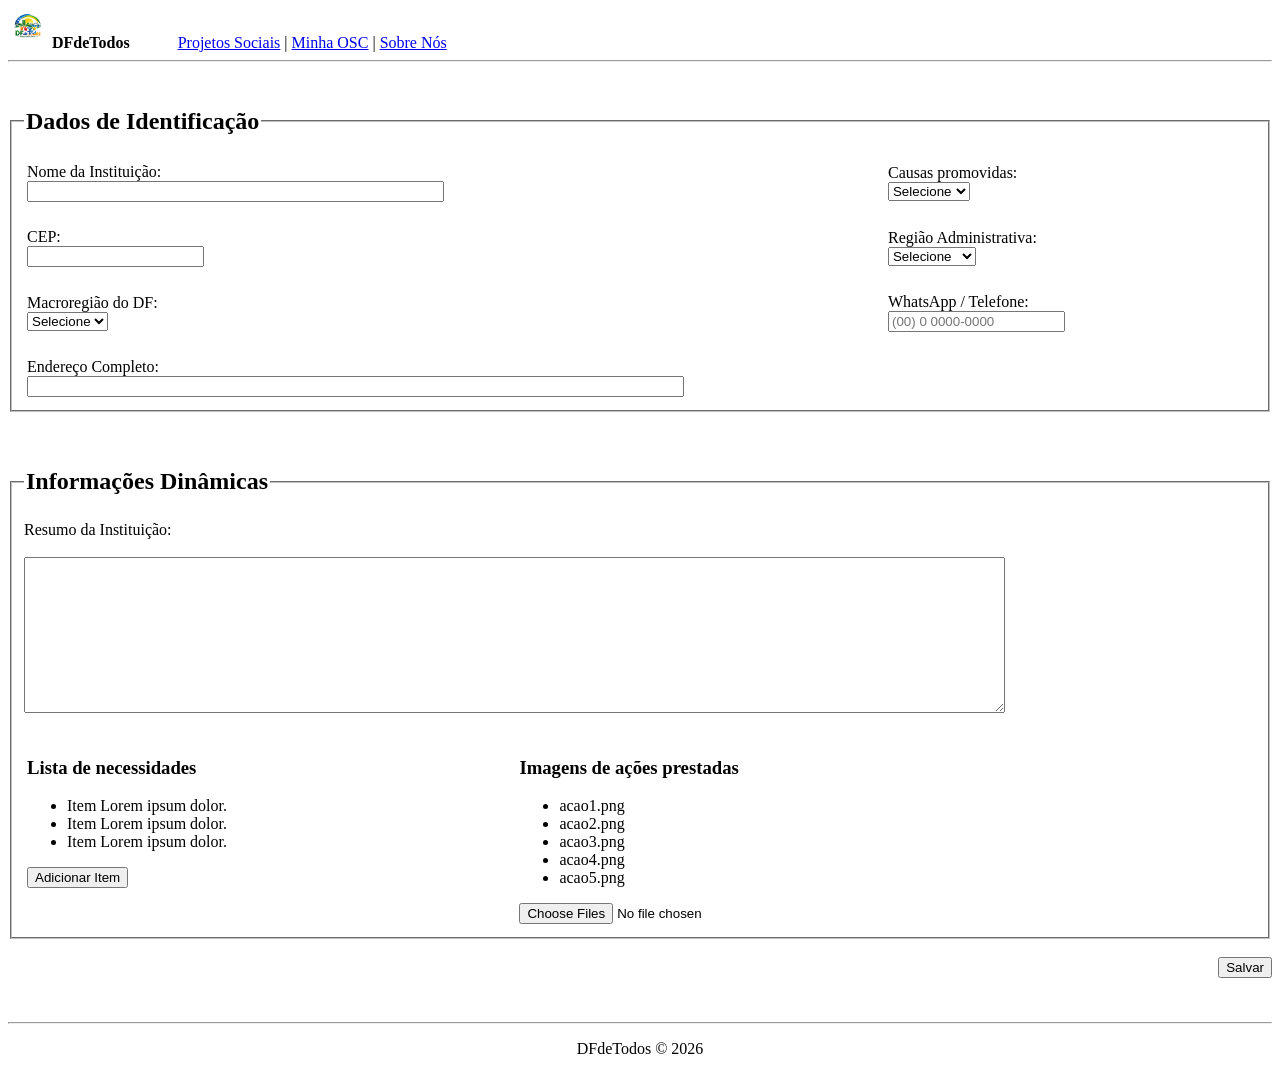
==== cadastro-osc.html @ 8eb3bd27 "Novo update" ====
<!DOCTYPE html>
<html lang="pt-BR">
<head>
    <meta charset="UTF-8">
    <title>Minha OSC - DFdeTodos</title>
</head>
<body>

    <header>

        <img src="img/Logo DFdeTodos.png" alt="Logo DFdeTodos" width="40">

        <strong>DFdeTodos</strong>

        &nbsp;&nbsp;&nbsp;&nbsp;&nbsp;&nbsp;&nbsp;&nbsp;&nbsp;&nbsp;

        <a href="projetos.html">Projetos Sociais</a> |
        <a href="perfil.html">Minha OSC</a> |
        <a href="sobre.html">Sobre Nós</a>

        <hr>

    </header>

    <br>

    <form>

        <!-- DADOS DE IDENTIFICAÇÃO -->

        <fieldset>

            <legend>
                <h2>Dados de Identificação</h2>
            </legend>

            <table width="100%">

                <tr>

                    <td>
                        <label>Nome da Instituição:</label>
                        <br>
                        <input type="text" size="50">
                    </td>

                    <td>
                        <label>Causas promovidas:</label>
                        <br>
                        <select>
                            <option>Selecione</option>
                            <option>Educação</option>
                            <option>Saúde</option>
                            <option>Esporte</option>
                            <option>Cultura</option>
                        </select>
                    </td>

                </tr>

                <tr>
                    <td colspan="2">
                        <br>
                    </td>
                </tr>

                <tr>

                    <td>
                        <label>CEP:</label>
                        <br>
                        <input type="text">
                    </td>

                    <td>
                        <label>Região Administrativa:</label>
                        <br>
                        <select>
                            <option>Selecione</option>
                            <option>Brasília</option>
                            <option>Ceilândia</option>
                            <option>Taguatinga</option>
                        </select>
                    </td>

                </tr>

                <tr>
                    <td colspan="2">
                        <br>
                    </td>
                </tr>

                <tr>

                    <td>
                        <label>Macroregião do DF:</label>
                        <br>
                        <select>
                            <option>Selecione</option>
                        </select>
                    </td>

                    <td>
                        <label>WhatsApp / Telefone:</label>
                        <br>
                        <input type="text" placeholder="(00) 0 0000-0000">
                    </td>

                </tr>

                <tr>
                    <td colspan="2">
                        <br>
                    </td>
                </tr>

                <tr>

                    <td colspan="2">

                        <label>Endereço Completo:</label>
                        <br>

                        <input type="text" size="80">

                    </td>

                </tr>

            </table>

        </fieldset>

        <br><br>

        <!-- INFORMAÇÕES DINÂMICAS -->

        <fieldset>

            <legend>
                <h2>Informações Dinâmicas</h2>
            </legend>

            <label>Resumo da Instituição:</label>

            <br><br>

            <textarea rows="10" cols="120"></textarea>

            <br><br>

            <table width="100%">

                <tr>

                    <!-- NECESSIDADES -->

                    <td width="40%" valign="top">

                        <h3>Lista de necessidades</h3>

                        <ul>
                            <li>Item Lorem ipsum dolor.</li>
                            <li>Item Lorem ipsum dolor.</li>
                            <li>Item Lorem ipsum dolor.</li>
                        </ul>

                        <button type="button">
                            Adicionar Item
                        </button>

                    </td>

                    <!-- IMAGENS -->

                    <td width="60%" valign="top">

                        <h3>Imagens de ações prestadas</h3>

                        <ul>
                            <li>acao1.png</li>
                            <li>acao2.png</li>
                            <li>acao3.png</li>
                            <li>acao4.png</li>
                            <li>acao5.png</li>
                        </ul>

                        <input type="file" multiple>

                    </td>

                </tr>

            </table>

        </fieldset>

        <br>

        <div align="right">

            <button type="submit">
                Salvar
            </button>

        </div>

    </form>

    <br><br>

    <footer>

        <hr>

        <p align="center">
            DFdeTodos © 2026
        </p>

    </footer>

</body>
</html>
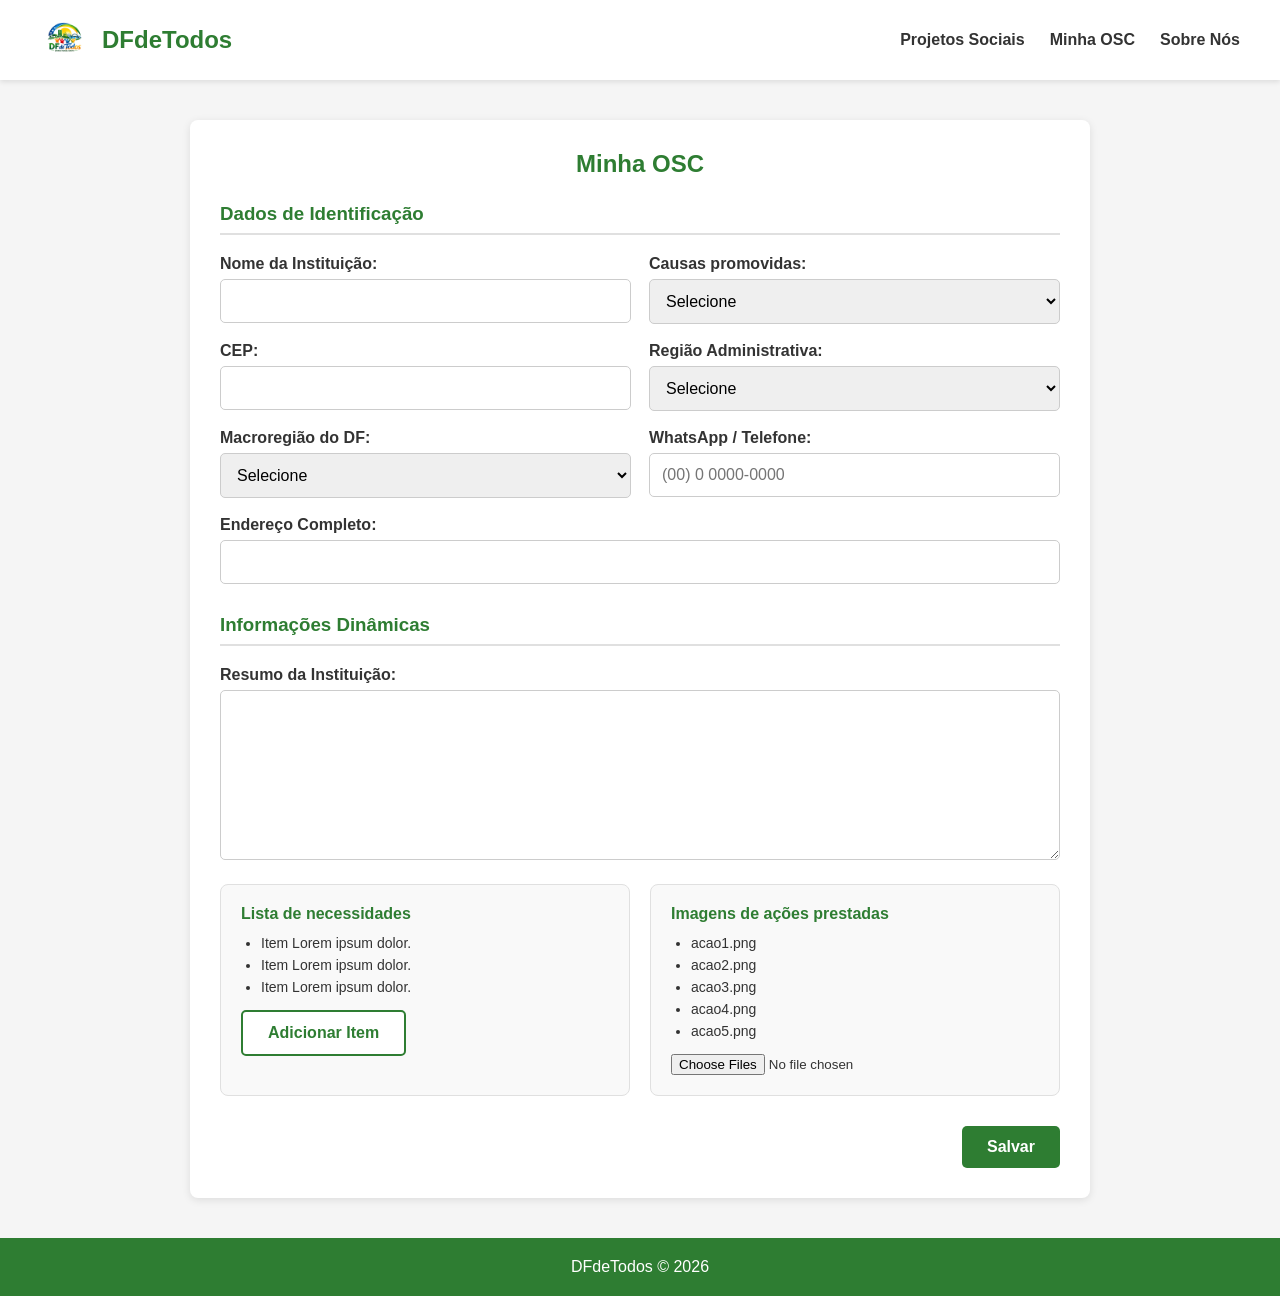
==== commit 95ee1490: "Paginas com CSS e layout responsivo" ====
--- a/cadastro-osc.html
+++ b/cadastro-osc.html
@@ -1,52 +1,47 @@
 <!DOCTYPE html>
-<html lang="pt-BR">
+<html lang="pt-br">
+
 <head>
     <meta charset="UTF-8">
+    <meta name="viewport" content="width=device-width, initial-scale=1.0">
     <title>Minha OSC - DFdeTodos</title>
+    <link rel="stylesheet" href="css/cadastro-osc.css">
 </head>
+
 <body>
 
     <header>
+        <button class="menu-btn" onclick="document.querySelector('nav').classList.toggle('aberto')">☰</button>
 
-        <img src="img/Logo DFdeTodos.png" alt="Logo DFdeTodos" width="40">
+        <h2 class="titulo">DFdeTodos</h2>
 
-        <strong>DFdeTodos</strong>
+        <img class="logo-img" src="img/Logo DFdeTodos.png" alt="DFdeTodos">
 
-        &nbsp;&nbsp;&nbsp;&nbsp;&nbsp;&nbsp;&nbsp;&nbsp;&nbsp;&nbsp;
-
-        <a href="projetos.html">Projetos Sociais</a> |
-        <a href="perfil.html">Minha OSC</a> |
-        <a href="sobre.html">Sobre Nós</a>
-
-        <hr>
-
+        <nav>
+            <a href="projetos.html">Projetos Sociais</a>
+            <a href="perfil.html">Minha OSC</a>
+            <a href="sobre.html">Sobre Nós</a>
+        </nav>
     </header>
 
-    <br>
+    <main>
 
-    <form>
+        <form class="osc-box">
 
-        <!-- DADOS DE IDENTIFICAÇÃO -->
+            <h2>Minha OSC</h2>
 
-        <fieldset>
+            <section>
+                <h3>Dados de Identificação</h3>
 
-            <legend>
-                <h2>Dados de Identificação</h2>
-            </legend>
+                <div class="grid">
 
-            <table width="100%">
+                    <div class="campo">
+                        <label>Nome da Instituição:</label>
+                        <input type="text">
+                    </div>
 
-                <tr>
-
-                    <td>
-                        <label>Nome da Instituição:</label>
-                        <br>
-                        <input type="text" size="50">
-                    </td>
-
-                    <td>
+                    <div class="campo">
                         <label>Causas promovidas:</label>
-                        <br>
                         <select>
                             <option>Selecione</option>
                             <option>Educação</option>
@@ -54,130 +49,65 @@
                             <option>Esporte</option>
                             <option>Cultura</option>
                         </select>
-                    </td>
+                    </div>
 
-                </tr>
+                    <div class="campo">
+                        <label>CEP:</label>
+                        <input type="text">
+                    </div>
 
-                <tr>
-                    <td colspan="2">
-                        <br>
-                    </td>
-                </tr>
-
-                <tr>
-
-                    <td>
-                        <label>CEP:</label>
-                        <br>
-                        <input type="text">
-                    </td>
-
-                    <td>
+                    <div class="campo">
                         <label>Região Administrativa:</label>
-                        <br>
                         <select>
                             <option>Selecione</option>
                             <option>Brasília</option>
                             <option>Ceilândia</option>
                             <option>Taguatinga</option>
                         </select>
-                    </td>
+                    </div>
 
-                </tr>
-
-                <tr>
-                    <td colspan="2">
-                        <br>
-                    </td>
-                </tr>
-
-                <tr>
-
-                    <td>
+                    <div class="campo">
                         <label>Macroregião do DF:</label>
-                        <br>
                         <select>
                             <option>Selecione</option>
                         </select>
-                    </td>
+                    </div>
 
-                    <td>
+                    <div class="campo">
                         <label>WhatsApp / Telefone:</label>
-                        <br>
                         <input type="text" placeholder="(00) 0 0000-0000">
-                    </td>
+                    </div>
 
-                </tr>
+                    <div class="campo full">
+                        <label>Endereço Completo:</label>
+                        <input type="text">
+                    </div>
 
-                <tr>
-                    <td colspan="2">
-                        <br>
-                    </td>
-                </tr>
+                </div>
+            </section>
 
-                <tr>
+            <section>
+                <h3>Informações Dinâmicas</h3>
 
-                    <td colspan="2">
+                <div class="campo">
+                    <label>Resumo da Instituição:</label>
+                    <textarea rows="8"></textarea>
+                </div>
 
-                        <label>Endereço Completo:</label>
-                        <br>
+                <div class="dinamicas">
 
-                        <input type="text" size="80">
-
-                    </td>
-
-                </tr>
-
-            </table>
-
-        </fieldset>
-
-        <br><br>
-
-        <!-- INFORMAÇÕES DINÂMICAS -->
-
-        <fieldset>
-
-            <legend>
-                <h2>Informações Dinâmicas</h2>
-            </legend>
-
-            <label>Resumo da Instituição:</label>
-
-            <br><br>
-
-            <textarea rows="10" cols="120"></textarea>
-
-            <br><br>
-
-            <table width="100%">
-
-                <tr>
-
-                    <!-- NECESSIDADES -->
-
-                    <td width="40%" valign="top">
-
-                        <h3>Lista de necessidades</h3>
-
+                    <div class="bloco">
+                        <h4>Lista de necessidades</h4>
                         <ul>
                             <li>Item Lorem ipsum dolor.</li>
                             <li>Item Lorem ipsum dolor.</li>
                             <li>Item Lorem ipsum dolor.</li>
                         </ul>
+                        <button type="button" class="secundario">Adicionar Item</button>
+                    </div>
 
-                        <button type="button">
-                            Adicionar Item
-                        </button>
-
-                    </td>
-
-                    <!-- IMAGENS -->
-
-                    <td width="60%" valign="top">
-
-                        <h3>Imagens de ações prestadas</h3>
-
+                    <div class="bloco">
+                        <h4>Imagens de ações prestadas</h4>
                         <ul>
                             <li>acao1.png</li>
                             <li>acao2.png</li>
@@ -185,40 +115,24 @@
                             <li>acao4.png</li>
                             <li>acao5.png</li>
                         </ul>
+                        <input type="file" multiple>
+                    </div>
 
-                        <input type="file" multiple>
+                </div>
+            </section>
 
-                    </td>
+            <div class="acoes">
+                <button type="submit">Salvar</button>
+            </div>
 
-                </tr>
+        </form>
 
-            </table>
-
-        </fieldset>
-
-        <br>
-
-        <div align="right">
-
-            <button type="submit">
-                Salvar
-            </button>
-
-        </div>
-
-    </form>
-
-    <br><br>
+    </main>
 
     <footer>
-
-        <hr>
-
-        <p align="center">
-            DFdeTodos © 2026
-        </p>
-
+        <p>DFdeTodos © 2026</p>
     </footer>
 
 </body>
-</html>+
+</html>
--- a/css/cadastro-osc.css
+++ b/css/cadastro-osc.css
@@ -0,0 +1,254 @@
+* {
+    margin: 0;
+    padding: 0;
+    box-sizing: border-box;
+}
+
+body {
+    font-family: Arial, Helvetica, sans-serif;
+    background-color: #f5f5f5;
+    color: #333;
+    min-height: 100vh;
+    display: flex;
+    flex-direction: column;
+}
+
+/* Header */
+header {
+    display: flex;
+    align-items: center;
+    gap: 12px;
+    background-color: #ffffff;
+    padding: 15px 40px;
+    box-shadow: 0 2px 5px rgba(0, 0, 0, 0.1);
+}
+
+.menu-btn {
+    display: none;
+    background: none;
+    border: none;
+    font-size: 26px;
+    cursor: pointer;
+    color: #2e7d32;
+}
+
+.logo-img {
+    height: 50px;
+    order: 1;
+}
+
+.titulo {
+    color: #2e7d32;
+    order: 2;
+}
+
+nav {
+    display: flex;
+    gap: 25px;
+    order: 3;
+    margin-left: auto;
+}
+
+nav a {
+    text-decoration: none;
+    color: #333;
+    font-weight: bold;
+}
+
+nav a:hover {
+    color: #2e7d32;
+}
+
+/* Box */
+main {
+    display: flex;
+    justify-content: center;
+    flex: 1;
+    padding: 40px 20px;
+}
+
+.osc-box {
+    background-color: #ffffff;
+    border-radius: 8px;
+    box-shadow: 0 2px 8px rgba(0, 0, 0, 0.1);
+    width: 100%;
+    max-width: 900px;
+    padding: 30px;
+}
+
+.osc-box > h2 {
+    text-align: center;
+    color: #2e7d32;
+    margin-bottom: 25px;
+}
+
+section {
+    margin-bottom: 30px;
+}
+
+section h3 {
+    color: #2e7d32;
+    border-bottom: 2px solid #e0e0e0;
+    padding-bottom: 8px;
+    margin-bottom: 20px;
+}
+
+.grid {
+    display: grid;
+    grid-template-columns: repeat(2, 1fr);
+    gap: 18px;
+}
+
+.campo {
+    margin-bottom: 18px;
+}
+
+.campo.full {
+    grid-column: 1 / -1;
+    margin-bottom: 0;
+}
+
+.grid .campo {
+    margin-bottom: 0;
+}
+
+.campo label {
+    display: block;
+    font-weight: bold;
+    margin-bottom: 6px;
+}
+
+.campo input,
+.campo select,
+.campo textarea {
+    width: 100%;
+    padding: 12px;
+    border: 1px solid #ccc;
+    border-radius: 5px;
+    font-size: 16px;
+    font-family: inherit;
+}
+
+.campo textarea {
+    resize: vertical;
+}
+
+.campo input:focus,
+.campo select:focus,
+.campo textarea:focus {
+    outline: none;
+    border-color: #2e7d32;
+}
+
+/* Informações dinâmicas */
+.dinamicas {
+    display: grid;
+    grid-template-columns: 1fr 1fr;
+    gap: 20px;
+    margin-top: 20px;
+}
+
+.bloco {
+    background-color: #f9f9f9;
+    border: 1px solid #e0e0e0;
+    border-radius: 8px;
+    padding: 20px;
+}
+
+.bloco h4 {
+    color: #2e7d32;
+    margin-bottom: 12px;
+}
+
+.bloco ul {
+    margin: 0 0 15px 20px;
+}
+
+.bloco li {
+    margin-bottom: 6px;
+    font-size: 14px;
+}
+
+/* Botões */
+.osc-box button {
+    padding: 12px 25px;
+    border: none;
+    border-radius: 5px;
+    background-color: #2e7d32;
+    color: #ffffff;
+    font-size: 16px;
+    font-weight: bold;
+    cursor: pointer;
+}
+
+.osc-box button:hover {
+    background-color: #1b5e20;
+}
+
+.osc-box button.secundario {
+    background-color: #ffffff;
+    color: #2e7d32;
+    border: 2px solid #2e7d32;
+}
+
+.osc-box button.secundario:hover {
+    background-color: #f0f7f0;
+}
+
+.acoes {
+    text-align: right;
+}
+
+/* Footer */
+footer {
+    background-color: #2e7d32;
+    color: #ffffff;
+    text-align: center;
+    padding: 20px;
+    margin-top: auto;
+}
+
+/* Responsivo */
+@media (max-width: 600px) {
+    header {
+        padding: 15px 20px;
+        flex-wrap: wrap;
+    }
+
+    .menu-btn {
+        display: block;
+        order: 1;
+    }
+
+    .titulo {
+        order: 2;
+        flex: 1;
+        text-align: center;
+    }
+
+    .logo-img {
+        order: 3;
+    }
+
+    nav {
+        display: none;
+        order: 4;
+        width: 100%;
+        flex-direction: column;
+        gap: 12px;
+        margin: 15px 0 0;
+    }
+
+    nav.aberto {
+        display: flex;
+    }
+
+    .osc-box {
+        padding: 25px 20px;
+    }
+
+    .grid,
+    .dinamicas {
+        grid-template-columns: 1fr;
+    }
+}
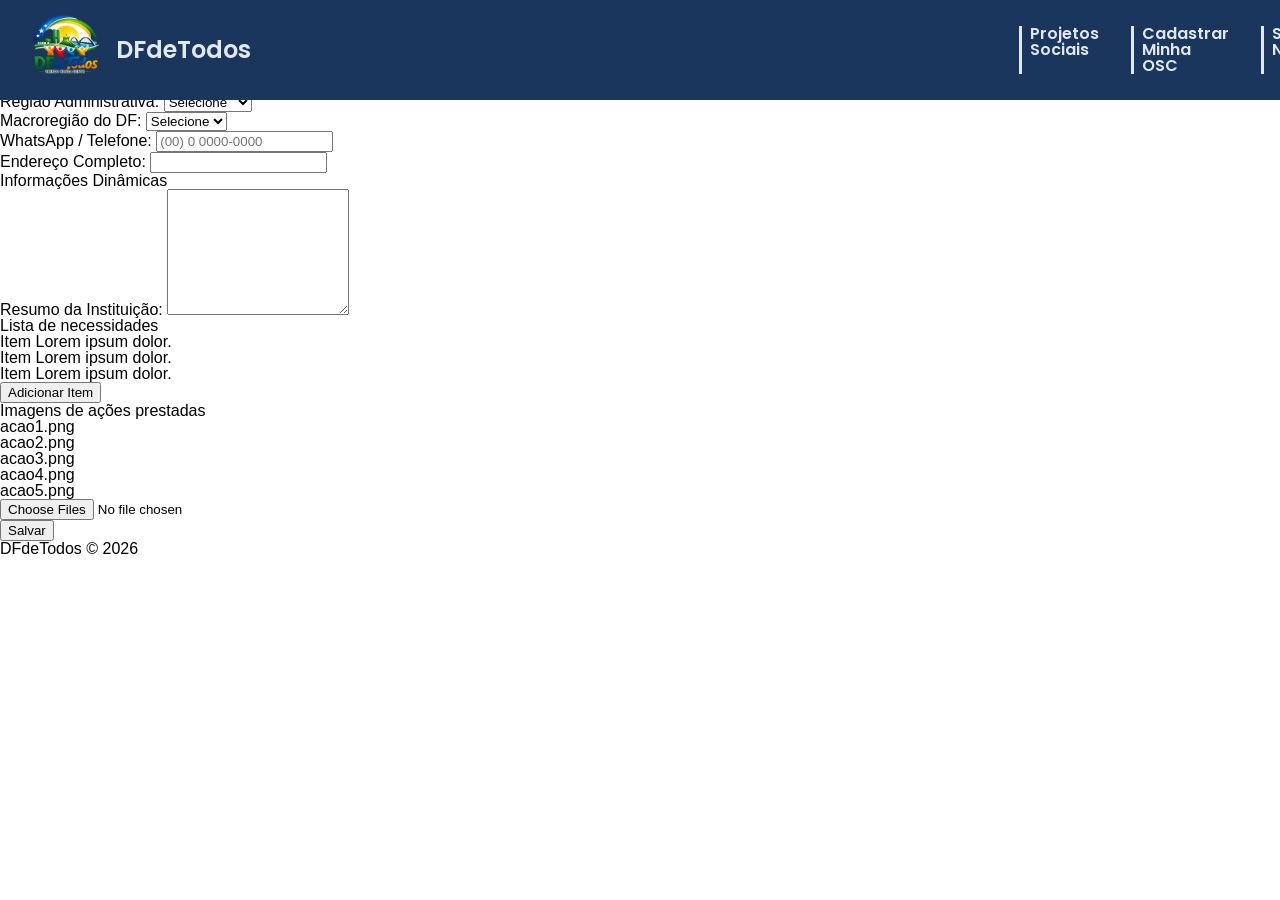
==== commit dd6b69fc: "Ajuste Header" ====
--- a/cadastro-osc.html
+++ b/cadastro-osc.html
@@ -4,23 +4,34 @@
 <head>
     <meta charset="UTF-8">
     <meta name="viewport" content="width=device-width, initial-scale=1.0">
-    <title>Minha OSC - DFdeTodos</title>
-    <link rel="stylesheet" href="css/cadastro-osc.css">
+    <link rel="preconnect" href="https://fonts.googleapis.com">
+    <link rel="preconnect" href="https://fonts.gstatic.com" crossorigin>
+    <link href="https://fonts.googleapis.com/css2?family=Poppins:wght@400;600&display=swap" rel="stylesheet">
+    <link rel="stylesheet" href="css/reset.css">
+    <title>DFdeTodos - Home</title>
+    <link rel="stylesheet" href="css/style.css">
 </head>
 
 <body>
 
     <header>
-        <button class="menu-btn" onclick="document.querySelector('nav').classList.toggle('aberto')">☰</button>
+        <input class="checkbox__menu-hamburguer" type="checkbox" id="menu-hamburguer">
+        <label class="icone__menu-hamburguer" for="menu-hamburguer"><img src="img/iconMenuBranco.png" alt="Menu"></label>
+        <ul class="lista-navegacao-mobile">
+            <li class="item__lista-navegacao-mobile"><a href="projetos.html" class="link__item__lista-navegacao-mobile">Projetos Sociais</a></li>
+            <li class="item__lista-navegacao-mobile"><a href="cadastro-osc.html" class="link__item__lista-navegacao-mobile">Cadastrar Minha OSC</a></li>
+            <li class="item__lista-navegacao-mobile"><a href="sobre.html" class="link__item__lista-navegacao-mobile">Sobre Nós</a></li>
+        </ul>
 
-        <h2 class="titulo">DFdeTodos</h2>
+        <a href="home.html" class="logo-header">
+            <img class="logo-img" src="img/Logo DFdeTodos.png" alt="DFdeTodos">
+            <h2 class="logo-titulo">DFdeTodos</h2>
+        </a>
 
-        <img class="logo-img" src="img/Logo DFdeTodos.png" alt="DFdeTodos">
-
-        <nav>
-            <a href="projetos.html">Projetos Sociais</a>
-            <a href="perfil.html">Minha OSC</a>
-            <a href="sobre.html">Sobre Nós</a>
+        <nav class="navegação__header">
+            <a href="projetos.html" class="item-navegacao">Projetos Sociais</a>
+            <a href="cadastro-osc.html" class="item-navegacao">Cadastrar Minha OSC</a>
+            <a href="sobre.html" class="item-navegacao">Sobre Nós</a>
         </nav>
     </header>
 
--- a/css/style.css
+++ b/css/style.css
@@ -0,0 +1,16 @@
+@import url(header.css);
+
+:root{
+    --cor-azul: #1A365D;
+    --cor-branco: #F5F5F3;
+    --cor-branco-escuro: #E2E8F0;
+    --font-poppins: "Poppins", sans-serif;
+
+
+}
+
+body {
+    font-family: Arial, Helvetica, sans-serif;
+    min-height: 100vh;
+    margin: 0;
+}
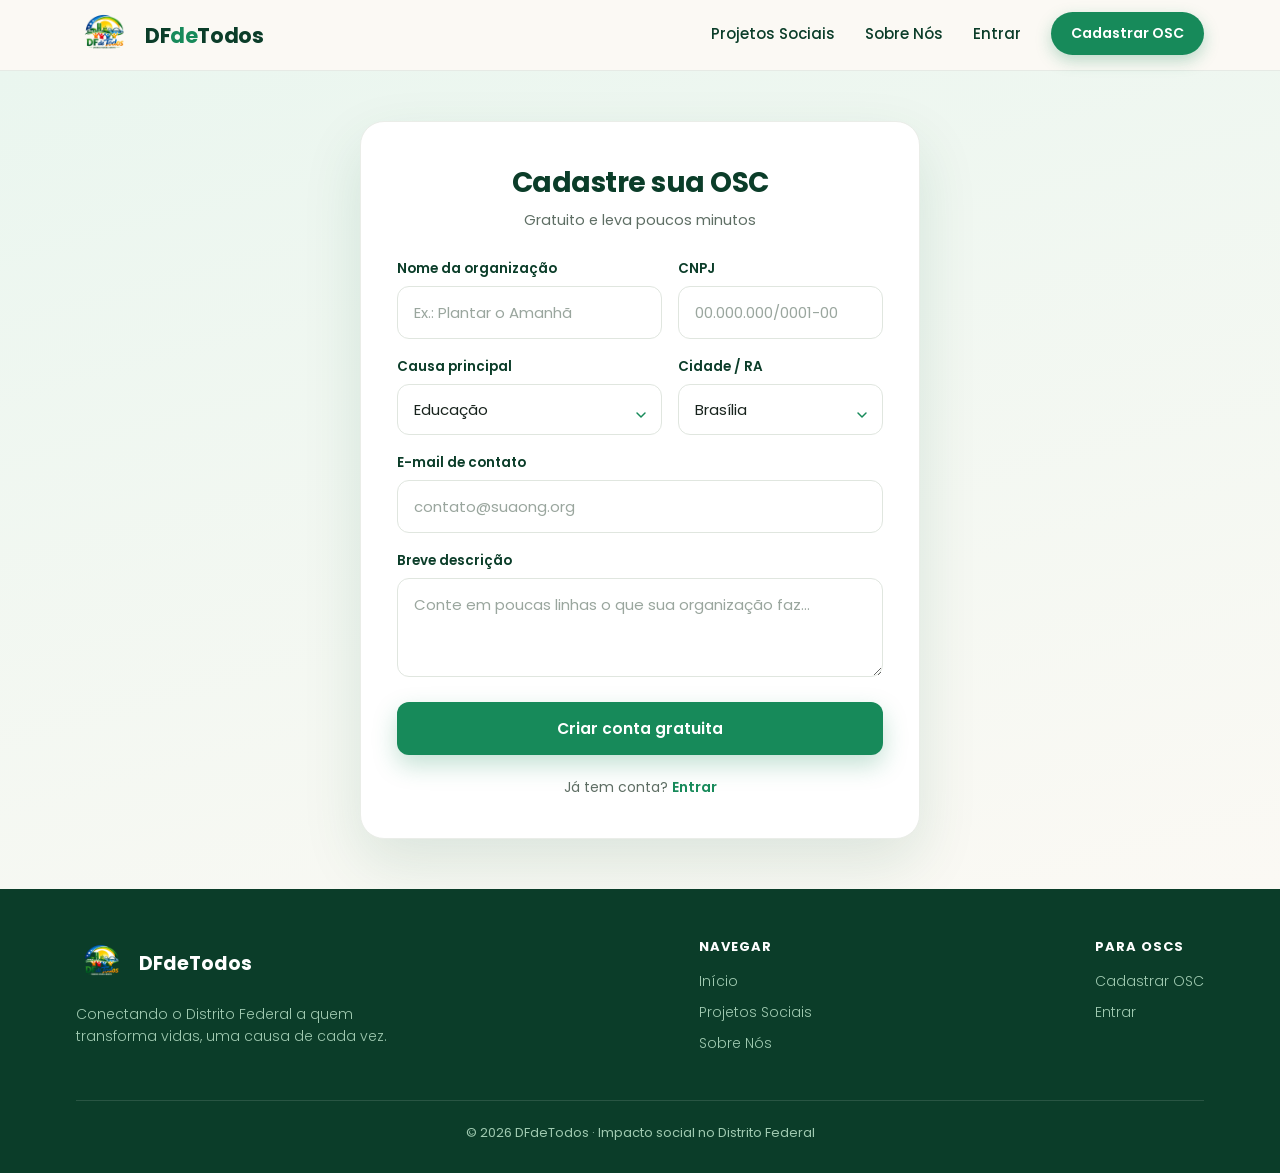
==== commit 7f7607ac: "Novo layout do site baseado no design DFdeTodos" ====
--- a/cadastro-osc.html
+++ b/cadastro-osc.html
@@ -4,144 +4,114 @@
 <head>
     <meta charset="UTF-8">
     <meta name="viewport" content="width=device-width, initial-scale=1.0">
-    <link rel="preconnect" href="https://fonts.googleapis.com">
-    <link rel="preconnect" href="https://fonts.gstatic.com" crossorigin>
-    <link href="https://fonts.googleapis.com/css2?family=Poppins:wght@400;600&display=swap" rel="stylesheet">
-    <link rel="stylesheet" href="css/reset.css">
-    <title>DFdeTodos - Home</title>
-    <link rel="stylesheet" href="css/style.css">
+    <title>Cadastrar OSC — DFdeTodos</title>
+    <link rel="stylesheet" href="css/estilo.css">
+    <link rel="stylesheet" href="css/auth.css">
 </head>
 
 <body>
 
     <header>
-        <input class="checkbox__menu-hamburguer" type="checkbox" id="menu-hamburguer">
-        <label class="icone__menu-hamburguer" for="menu-hamburguer"><img src="img/iconMenuBranco.png" alt="Menu"></label>
-        <ul class="lista-navegacao-mobile">
-            <li class="item__lista-navegacao-mobile"><a href="projetos.html" class="link__item__lista-navegacao-mobile">Projetos Sociais</a></li>
-            <li class="item__lista-navegacao-mobile"><a href="cadastro-osc.html" class="link__item__lista-navegacao-mobile">Cadastrar Minha OSC</a></li>
-            <li class="item__lista-navegacao-mobile"><a href="sobre.html" class="link__item__lista-navegacao-mobile">Sobre Nós</a></li>
-        </ul>
-
-        <a href="home.html" class="logo-header">
-            <img class="logo-img" src="img/Logo DFdeTodos.png" alt="DFdeTodos">
-            <h2 class="logo-titulo">DFdeTodos</h2>
-        </a>
-
-        <nav class="navegação__header">
-            <a href="projetos.html" class="item-navegacao">Projetos Sociais</a>
-            <a href="cadastro-osc.html" class="item-navegacao">Cadastrar Minha OSC</a>
-            <a href="sobre.html" class="item-navegacao">Sobre Nós</a>
-        </nav>
+        <div class="container nav-inner">
+            <a href="home.html" class="brand">
+                <img class="brand-logo" src="img/Logo DFdeTodos.png" alt="DFdeTodos">
+                <span class="brand-name">DF<span>de</span>Todos</span>
+            </a>
+            <nav class="menu">
+                <a href="projetos.html">Projetos Sociais</a>
+                <a href="sobre.html">Sobre Nós</a>
+                <a href="login.html" class="btn-entrar">Entrar</a>
+                <a href="cadastro-osc.html"><button class="btn-cadastrar">Cadastrar OSC</button></a>
+            </nav>
+            <div class="menu-btn" onclick="document.querySelector('.mobile-menu').classList.toggle('aberto')">
+                <svg width="22" height="22" viewBox="0 0 24 24"><rect x="3" y="6" width="18" height="2.2" rx="1.1" fill="#0B3D29"/><rect x="3" y="11" width="18" height="2.2" rx="1.1" fill="#0B3D29"/><rect x="3" y="16" width="18" height="2.2" rx="1.1" fill="#0B3D29"/></svg>
+            </div>
+        </div>
+        <div class="mobile-menu">
+            <a href="projetos.html">Projetos Sociais</a>
+            <a href="sobre.html">Sobre Nós</a>
+            <div class="mobile-actions">
+                <a href="login.html" class="ghost">Entrar</a>
+                <a href="cadastro-osc.html" class="solid">Cadastrar OSC</a>
+            </div>
+        </div>
     </header>
 
-    <main>
+    <main class="auth-stage">
 
-        <form class="osc-box">
-
-            <h2>Minha OSC</h2>
-
-            <section>
-                <h3>Dados de Identificação</h3>
-
-                <div class="grid">
-
-                    <div class="campo">
-                        <label>Nome da Instituição:</label>
-                        <input type="text">
+        <div class="auth-card wide">
+            <h1>Cadastre sua OSC</h1>
+            <p class="auth-sub">Gratuito e leva poucos minutos</p>
+            <form>
+                <div class="form-row">
+                    <div class="form-col">
+                        <label>Nome da organização</label>
+                        <input placeholder="Ex.: Plantar o Amanhã">
                     </div>
-
-                    <div class="campo">
-                        <label>Causas promovidas:</label>
-                        <select>
-                            <option>Selecione</option>
-                            <option>Educação</option>
-                            <option>Saúde</option>
-                            <option>Esporte</option>
-                            <option>Cultura</option>
-                        </select>
+                    <div class="form-col small">
+                        <label>CNPJ</label>
+                        <input placeholder="00.000.000/0001-00">
                     </div>
-
-                    <div class="campo">
-                        <label>CEP:</label>
-                        <input type="text">
-                    </div>
-
-                    <div class="campo">
-                        <label>Região Administrativa:</label>
-                        <select>
-                            <option>Selecione</option>
-                            <option>Brasília</option>
-                            <option>Ceilândia</option>
-                            <option>Taguatinga</option>
-                        </select>
-                    </div>
-
-                    <div class="campo">
-                        <label>Macroregião do DF:</label>
-                        <select>
-                            <option>Selecione</option>
-                        </select>
-                    </div>
-
-                    <div class="campo">
-                        <label>WhatsApp / Telefone:</label>
-                        <input type="text" placeholder="(00) 0 0000-0000">
-                    </div>
-
-                    <div class="campo full">
-                        <label>Endereço Completo:</label>
-                        <input type="text">
-                    </div>
-
-                </div>
-            </section>
-
-            <section>
-                <h3>Informações Dinâmicas</h3>
-
-                <div class="campo">
-                    <label>Resumo da Instituição:</label>
-                    <textarea rows="8"></textarea>
                 </div>
 
-                <div class="dinamicas">
+                <div class="form-row">
+                    <div class="form-col">
+                        <label>Causa principal</label>
+                        <div class="select-wrap">
+                            <select>
+                                <option>Educação</option><option>Saúde</option><option>Meio Ambiente</option><option>Assistência Social</option><option>Cultura</option><option>Causa Animal</option><option>Pessoa Idosa</option>
+                            </select>
+                            <svg width="16" height="16" viewBox="0 0 24 24" fill="none"><polyline points="6,9 12,15 18,9" stroke="#178A5A" stroke-width="2.2" fill="none" stroke-linecap="round" stroke-linejoin="round"/></svg>
+                        </div>
+                    </div>
+                    <div class="form-col small">
+                        <label>Cidade / RA</label>
+                        <div class="select-wrap">
+                            <select>
+                                <option>Brasília</option><option>Ceilândia</option><option>Taguatinga</option><option>Samambaia</option><option>Planaltina</option><option>Gama</option><option>Sobradinho</option><option>Brazlândia</option><option>Estrutural</option><option>Sol Nascente</option>
+                            </select>
+                            <svg width="16" height="16" viewBox="0 0 24 24" fill="none"><polyline points="6,9 12,15 18,9" stroke="#178A5A" stroke-width="2.2" fill="none" stroke-linecap="round" stroke-linejoin="round"/></svg>
+                        </div>
+                    </div>
+                </div>
 
-                    <div class="bloco">
-                        <h4>Lista de necessidades</h4>
-                        <ul>
-                            <li>Item Lorem ipsum dolor.</li>
-                            <li>Item Lorem ipsum dolor.</li>
-                            <li>Item Lorem ipsum dolor.</li>
-                        </ul>
-                        <button type="button" class="secundario">Adicionar Item</button>
-                    </div>
+                <label>E-mail de contato</label>
+                <input type="email" placeholder="contato@suaong.org">
 
-                    <div class="bloco">
-                        <h4>Imagens de ações prestadas</h4>
-                        <ul>
-                            <li>acao1.png</li>
-                            <li>acao2.png</li>
-                            <li>acao3.png</li>
-                            <li>acao4.png</li>
-                            <li>acao5.png</li>
-                        </ul>
-                        <input type="file" multiple>
-                    </div>
+                <label>Breve descrição</label>
+                <textarea rows="3" placeholder="Conte em poucas linhas o que sua organização faz..."></textarea>
 
-                </div>
-            </section>
-
-            <div class="acoes">
-                <button type="submit">Salvar</button>
-            </div>
-
-        </form>
+                <button type="submit" class="auth-btn">Criar conta gratuita</button>
+            </form>
+            <div class="auth-foot">Já tem conta? <a href="login.html">Entrar</a></div>
+        </div>
 
     </main>
 
     <footer>
-        <p>DFdeTodos © 2026</p>
+        <div class="container footer-inner">
+            <div class="footer-top">
+                <div class="footer-brand">
+                    <div class="row">
+                        <img class="footer-logo" src="img/Logo DFdeTodos.png" alt="DFdeTodos">
+                        <span class="name">DFdeTodos</span>
+                    </div>
+                    <p>Conectando o Distrito Federal a quem transforma vidas, uma causa de cada vez.</p>
+                </div>
+                <div class="footer-col">
+                    <h4>Navegar</h4>
+                    <a href="home.html">Início</a>
+                    <a href="projetos.html">Projetos Sociais</a>
+                    <a href="sobre.html">Sobre Nós</a>
+                </div>
+                <div class="footer-col">
+                    <h4>Para OSCs</h4>
+                    <a href="cadastro-osc.html">Cadastrar OSC</a>
+                    <a href="login.html">Entrar</a>
+                </div>
+            </div>
+            <div class="footer-bottom">© 2026 DFdeTodos · Impacto social no Distrito Federal</div>
+        </div>
     </footer>
 
 </body>
--- a/css/estilo.css
+++ b/css/estilo.css
@@ -0,0 +1,529 @@
+/* ===== Base ===== */
+@import url('https://fonts.googleapis.com/css2?family=Poppins:wght@300;400;500;600;700;800&display=swap');
+
+* {
+    box-sizing: border-box;
+}
+
+html, body {
+    margin: 0;
+    padding: 0;
+}
+
+body {
+    font-family: 'Poppins', system-ui, sans-serif;
+    background: #FBF9F4;
+    color: #18231D;
+    min-height: 100vh;
+    display: flex;
+    flex-direction: column;
+}
+
+::selection {
+    background: #178A5A;
+    color: #fff;
+}
+
+input, button, select, textarea {
+    font-family: 'Poppins', system-ui, sans-serif;
+}
+
+input::placeholder, textarea::placeholder {
+    color: #9aa69e;
+}
+
+a {
+    color: inherit;
+    text-decoration: none;
+}
+
+img {
+    display: block;
+}
+
+@keyframes fadeUp {
+    from { opacity: 0; transform: translateY(14px); }
+    to { opacity: 1; transform: none; }
+}
+
+.container {
+    width: 100%;
+    max-width: 1240px;
+    margin: 0 auto;
+    padding-left: 56px;
+    padding-right: 56px;
+}
+
+main {
+    background: #FBF9F4;
+    flex: 1;
+}
+
+/* ===== Header / Nav ===== */
+header {
+    position: sticky;
+    top: 0;
+    z-index: 60;
+    background: rgba(251, 249, 244, 0.88);
+    backdrop-filter: blur(12px);
+    -webkit-backdrop-filter: blur(12px);
+    border-bottom: 1px solid #E6EAE5;
+}
+
+.nav-inner {
+    display: flex;
+    align-items: center;
+    justify-content: space-between;
+    height: 70px;
+}
+
+.brand {
+    display: flex;
+    align-items: center;
+    gap: 11px;
+    cursor: pointer;
+}
+
+.brand-logo {
+    height: 58px;
+    width: auto;
+}
+
+.brand-name {
+    font-size: 21px;
+    font-weight: 700;
+    letter-spacing: -0.4px;
+    color: #0B3D29;
+}
+
+.brand-name span {
+    color: #178A5A;
+}
+
+nav.menu {
+    display: flex;
+    align-items: center;
+    gap: 30px;
+}
+
+nav.menu a {
+    font-size: 15px;
+    font-weight: 500;
+    color: #0B3D29;
+    padding-bottom: 4px;
+    transition: all .15s;
+}
+
+nav.menu a:hover {
+    color: #178A5A;
+}
+
+.btn-entrar {
+    font-size: 14.5px;
+    font-weight: 500;
+    color: #0B3D29;
+}
+
+.btn-cadastrar {
+    background: #178A5A;
+    color: #fff;
+    border: none;
+    border-radius: 999px;
+    padding: 11px 20px;
+    font-size: 14px;
+    font-weight: 600;
+    cursor: pointer;
+    box-shadow: 0 6px 16px rgba(23, 138, 90, 0.28);
+    transition: background .15s;
+}
+
+.btn-cadastrar:hover {
+    background: #0F5C3C;
+}
+
+.menu-btn {
+    display: none;
+    width: 42px;
+    height: 42px;
+    border-radius: 11px;
+    border: 1px solid #DCE3DC;
+    background: #fff;
+    align-items: center;
+    justify-content: center;
+    cursor: pointer;
+}
+
+.mobile-menu {
+    display: none;
+    padding: 8px 56px 22px;
+    border-top: 1px solid #E6EAE5;
+    flex-direction: column;
+    gap: 4px;
+    animation: fadeUp .25s ease;
+}
+
+.mobile-menu.aberto {
+    display: flex;
+}
+
+.mobile-menu a {
+    padding: 13px 6px;
+    font-size: 16px;
+    font-weight: 600;
+    color: #18231D;
+    border-bottom: 1px solid #EEF1EC;
+}
+
+.mobile-menu .mobile-actions {
+    display: flex;
+    gap: 10px;
+    margin-top: 14px;
+}
+
+.mobile-menu .mobile-actions a {
+    flex: 1;
+    text-align: center;
+    border: none;
+    border-bottom: none;
+    border-radius: 12px;
+    padding: 13px;
+    font-size: 15px;
+    font-weight: 600;
+}
+
+.mobile-menu .mobile-actions .ghost {
+    background: #fff;
+    color: #0B3D29;
+    border: 1.5px solid #178A5A;
+}
+
+.mobile-menu .mobile-actions .solid {
+    background: #178A5A;
+    color: #fff;
+}
+
+/* ===== Botões genéricos ===== */
+.btn {
+    border: none;
+    border-radius: 12px;
+    font-weight: 600;
+    cursor: pointer;
+    transition: all .15s;
+}
+
+.btn-primary {
+    background: #178A5A;
+    color: #fff;
+    box-shadow: 0 10px 24px rgba(23, 138, 90, 0.26);
+}
+
+.btn-primary:hover {
+    background: #0F5C3C;
+}
+
+.btn-gold {
+    background: #F2A93B;
+    color: #3A2606;
+}
+
+.btn-gold:hover {
+    background: #fff;
+}
+
+.section-eyebrow {
+    font-size: 13px;
+    font-weight: 700;
+    letter-spacing: 2px;
+    text-transform: uppercase;
+    color: #178A5A;
+    margin: 0 0 8px;
+}
+
+.section-eyebrow.gold {
+    color: #F2A93B;
+}
+
+.section-title {
+    font-size: 28px;
+    font-weight: 700;
+    color: #0B3D29;
+    margin: 0;
+    letter-spacing: -0.6px;
+}
+
+/* ===== Footer ===== */
+footer {
+    background: #0B3D29;
+    color: #BFE0CD;
+}
+
+.footer-inner {
+    padding-top: 48px;
+    padding-bottom: 30px;
+}
+
+.footer-top {
+    display: flex;
+    flex-wrap: wrap;
+    gap: 40px;
+    justify-content: space-between;
+}
+
+.footer-brand {
+    flex: 1 1 280px;
+    max-width: 340px;
+}
+
+.footer-brand .row {
+    display: flex;
+    align-items: center;
+    gap: 11px;
+    margin-bottom: 14px;
+}
+
+.footer-logo {
+    height: 52px;
+    width: auto;
+}
+
+.footer-brand .name {
+    font-size: 19px;
+    font-weight: 700;
+    color: #fff;
+}
+
+.footer-brand p {
+    font-size: 14px;
+    line-height: 1.6;
+    margin: 0;
+    color: #9FC9B0;
+    font-weight: 300;
+}
+
+.footer-col h4 {
+    font-size: 13px;
+    font-weight: 700;
+    letter-spacing: 1px;
+    text-transform: uppercase;
+    color: #fff;
+    margin: 0 0 14px;
+}
+
+.footer-col a {
+    display: block;
+    font-size: 14px;
+    color: #9FC9B0;
+    margin-bottom: 10px;
+    font-weight: 300;
+}
+
+.footer-col a:hover {
+    color: #fff;
+}
+
+.footer-bottom {
+    margin-top: 36px;
+    padding-top: 22px;
+    border-top: 1px solid rgba(255, 255, 255, 0.12);
+    font-size: 13px;
+    color: #9FC9B0;
+    text-align: center;
+}
+
+/* ===== Cards de causa ===== */
+.causes-grid {
+    display: grid;
+    grid-template-columns: repeat(auto-fill, minmax(150px, 1fr));
+    gap: 14px;
+}
+
+.cause-card {
+    background: #fff;
+    border: 1px solid #EAEDE8;
+    border-radius: 16px;
+    padding: 20px 16px;
+    cursor: pointer;
+    transition: all .18s;
+}
+
+.cause-card:hover {
+    border-color: #178A5A;
+    transform: translateY(-3px);
+    box-shadow: 0 12px 26px rgba(15, 92, 60, 0.1);
+}
+
+.cause-card .dot {
+    display: block;
+    width: 38px;
+    height: 38px;
+    border-radius: 11px;
+    margin-bottom: 14px;
+}
+
+.cause-card .label {
+    font-size: 15px;
+    font-weight: 600;
+    color: #18231D;
+}
+
+.cause-card .count {
+    font-size: 12.5px;
+    color: #8B978E;
+    margin-top: 3px;
+}
+
+/* ===== Card de projeto (grade) ===== */
+.card-grid {
+    display: grid;
+    grid-template-columns: repeat(auto-fill, minmax(300px, 1fr));
+    gap: 26px;
+}
+
+.project-card {
+    background: #fff;
+    border: 1px solid #EAEDE8;
+    border-radius: 20px;
+    overflow: hidden;
+    cursor: pointer;
+    display: flex;
+    flex-direction: column;
+    transition: all .18s;
+}
+
+.project-card:hover {
+    box-shadow: 0 18px 38px rgba(15, 92, 60, 0.14);
+    transform: translateY(-4px);
+    border-color: #DCEFE3;
+}
+
+.project-card .thumb {
+    position: relative;
+    aspect-ratio: 16 / 10;
+    background: #DCEFE3;
+    overflow: hidden;
+}
+
+.project-card .thumb img {
+    width: 100%;
+    height: 100%;
+    object-fit: cover;
+}
+
+.badge-causa {
+    position: absolute;
+    top: 13px;
+    left: 13px;
+    font-size: 11.5px;
+    font-weight: 600;
+    color: #fff;
+    padding: 5px 11px;
+    border-radius: 999px;
+}
+
+.save-btn {
+    position: absolute;
+    top: 11px;
+    right: 11px;
+    width: 34px;
+    height: 34px;
+    border-radius: 10px;
+    background: rgba(255, 255, 255, 0.92);
+    display: flex;
+    align-items: center;
+    justify-content: center;
+}
+
+.project-card .body {
+    padding: 18px 18px 20px;
+    display: flex;
+    flex-direction: column;
+    flex: 1;
+}
+
+.project-card .title-row {
+    display: flex;
+    align-items: center;
+    gap: 7px;
+    margin-bottom: 9px;
+}
+
+.project-card .nome {
+    font-size: 17.5px;
+    font-weight: 700;
+    color: #0B3D29;
+    letter-spacing: -0.3px;
+}
+
+.local-row {
+    display: flex;
+    align-items: center;
+    gap: 6px;
+    margin-bottom: 12px;
+}
+
+.local-row .pin {
+    width: 7px;
+    height: 7px;
+    border-radius: 50%;
+    background: #F2A93B;
+}
+
+.local-row span {
+    font-size: 13px;
+    color: #5E6E64;
+    font-weight: 500;
+}
+
+.project-card .resumo {
+    font-size: 14px;
+    line-height: 1.55;
+    color: #5E6E64;
+    margin: 0 0 18px;
+    display: -webkit-box;
+    -webkit-line-clamp: 3;
+    -webkit-box-orient: vertical;
+    overflow: hidden;
+    flex: 1;
+}
+
+.btn-saiba {
+    background: #EAF6EF;
+    color: #0F5C3C;
+    border: none;
+    border-radius: 11px;
+    padding: 12px;
+    font-size: 14px;
+    font-weight: 600;
+    cursor: pointer;
+    transition: all .15s;
+}
+
+.btn-saiba:hover {
+    background: #178A5A;
+    color: #fff;
+}
+
+/* ===== Responsivo ===== */
+@media (max-width: 860px) {
+    .container {
+        padding-left: 20px;
+        padding-right: 20px;
+    }
+
+    nav.menu {
+        display: none;
+    }
+
+    .menu-btn {
+        display: flex;
+    }
+
+    .mobile-menu {
+        padding-left: 20px;
+        padding-right: 20px;
+    }
+
+    .card-grid {
+        grid-template-columns: 1fr;
+    }
+}
--- a/css/auth.css
+++ b/css/auth.css
@@ -0,0 +1,145 @@
+/* ===== Tela de autenticação (login / cadastro) ===== */
+.auth-stage {
+    background: linear-gradient(165deg, #EAF6EF, #FBF9F4);
+    display: flex;
+    align-items: center;
+    justify-content: center;
+    padding: 50px 18px;
+}
+
+.auth-card {
+    width: 100%;
+    max-width: 430px;
+    background: #fff;
+    border: 1px solid #EAEDE8;
+    border-radius: 24px;
+    padding: 40px 36px;
+    box-shadow: 0 24px 60px rgba(15, 92, 60, 0.12);
+}
+
+.auth-card.wide {
+    max-width: 560px;
+}
+
+.auth-card h1 {
+    font-size: 28px;
+    font-weight: 700;
+    color: #0B3D29;
+    margin: 0 0 6px;
+    text-align: center;
+    letter-spacing: -0.5px;
+}
+
+.auth-sub {
+    font-size: 14.5px;
+    color: #5E6E64;
+    text-align: center;
+    margin: 0 0 28px;
+}
+
+.auth-card label {
+    display: block;
+    font-size: 13.5px;
+    font-weight: 600;
+    color: #0B3D29;
+    margin-bottom: 7px;
+}
+
+.auth-card input,
+.auth-card textarea,
+.auth-card select {
+    width: 100%;
+    border: 1.5px solid #E0E6DF;
+    border-radius: 12px;
+    padding: 14px 16px;
+    font-size: 15px;
+    color: #18231D;
+    outline: none;
+    margin-bottom: 18px;
+}
+
+.auth-card textarea {
+    resize: vertical;
+}
+
+.auth-card input:focus,
+.auth-card textarea:focus,
+.auth-card select:focus {
+    border-color: #178A5A;
+}
+
+.esqueci {
+    text-align: right;
+    margin: -8px 0 22px;
+}
+
+.esqueci span {
+    font-size: 13px;
+    color: #178A5A;
+    font-weight: 500;
+    cursor: pointer;
+}
+
+.auth-btn {
+    width: 100%;
+    background: #178A5A;
+    color: #fff;
+    border: none;
+    border-radius: 12px;
+    padding: 15px;
+    font-size: 15.5px;
+    font-weight: 600;
+    cursor: pointer;
+    box-shadow: 0 10px 24px rgba(23, 138, 90, 0.26);
+}
+
+.auth-btn:hover {
+    background: #0F5C3C;
+}
+
+.auth-foot {
+    text-align: center;
+    margin-top: 22px;
+    font-size: 14px;
+    color: #5E6E64;
+}
+
+.auth-foot a {
+    color: #178A5A;
+    font-weight: 600;
+}
+
+/* ===== Cadastro: linhas com colunas ===== */
+.form-row {
+    display: flex;
+    flex-wrap: wrap;
+    gap: 16px;
+}
+
+.form-col {
+    flex: 1 1 220px;
+}
+
+.form-col.small {
+    flex: 1 1 160px;
+}
+
+/* select com seta dentro do card */
+.auth-card .select-wrap {
+    position: relative;
+}
+
+.auth-card .select-wrap select {
+    appearance: none;
+    -webkit-appearance: none;
+    padding-right: 38px;
+    cursor: pointer;
+    background: #fff;
+}
+
+.auth-card .select-wrap svg {
+    position: absolute;
+    right: 13px;
+    top: 23px;
+    pointer-events: none;
+}
